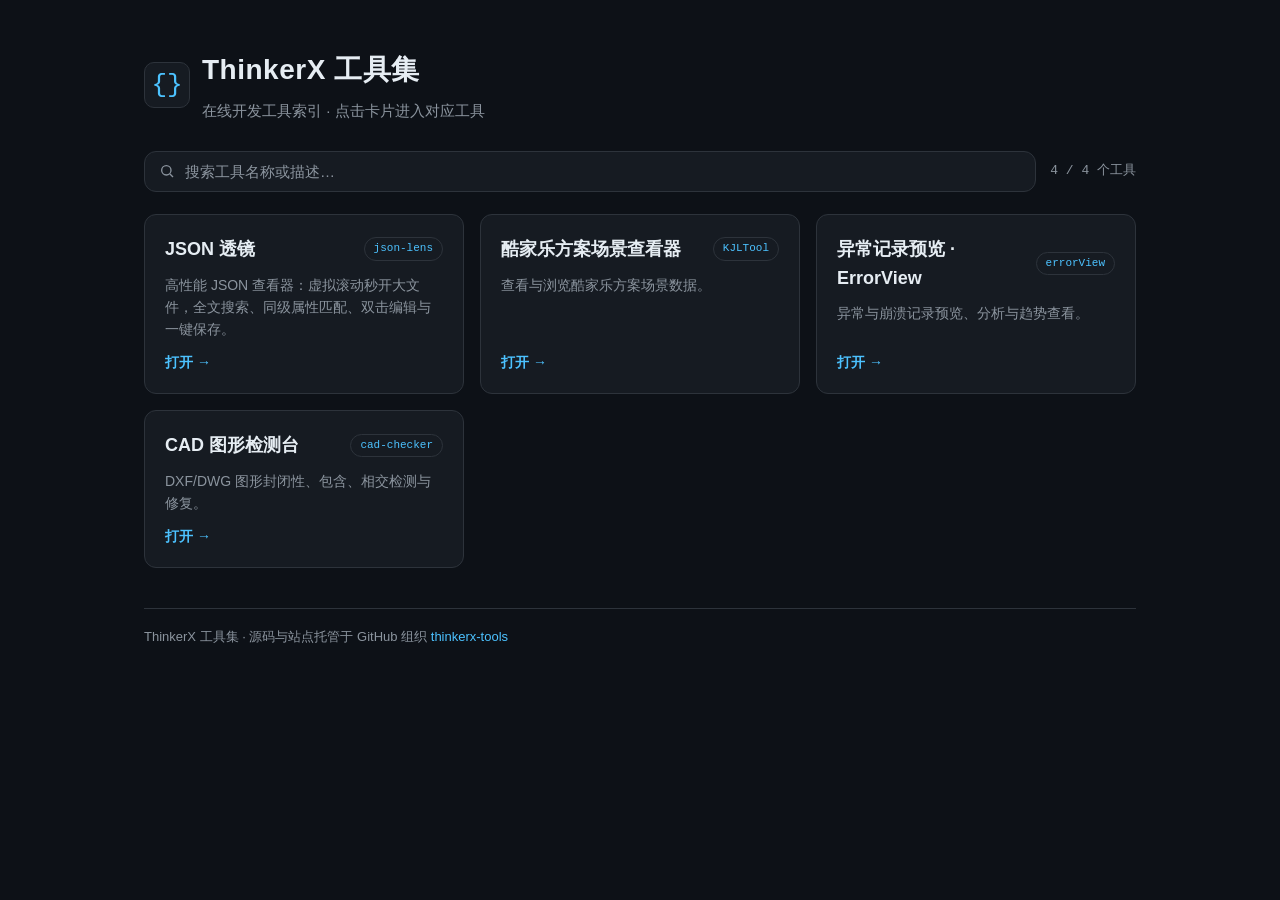
==== index.html @ 1249f466 "feat: 添加工具集索引页（卡片导航 + 快速过滤）" ====
<!DOCTYPE html>
<html lang="zh-CN">
<head>
<meta charset="UTF-8">
<meta name="viewport" content="width=device-width, initial-scale=1.0">
<title>ThinkerX 工具集</title>
<meta name="description" content="ThinkerX 在线工具索引：JSON 透镜、酷家乐方案场景查看器、异常记录预览 ErrorView、CAD 图形检测台。">
<link rel="icon" href="data:image/svg+xml,%3Csvg xmlns='http://www.w3.org/2000/svg' viewBox='0 0 32 32'%3E%3Ctext x='3' y='24' font-size='22' fill='%234cc2ff' font-family='monospace'%3E%7B%7D%3C/text%3E%3C/svg%3E">
<style>
  :root {
    --bg: #0d1117;
    --fg: #e6edf3;
    --muted: #8b949e;
    --accent: #4cc2ff;
    --surface: #161b22;
    --border: #2d333b;
    --radius: 12px;
    --font: -apple-system, BlinkMacSystemFont, "Segoe UI", "PingFang SC", "Microsoft YaHei", sans-serif;
    --mono: "SFMono-Regular", Consolas, "Liberation Mono", monospace;
  }
  * { box-sizing: border-box; }
  html, body { margin: 0; }
  body {
    background: var(--bg);
    color: var(--fg);
    font-family: var(--font);
    line-height: 1.6;
    min-height: 100vh;
    -webkit-font-smoothing: antialiased;
  }
  .wrap { max-width: 1040px; margin: 0 auto; padding: 48px 24px 64px; }
  header { margin-bottom: 28px; }
  .brand { display: flex; align-items: center; gap: 12px; }
  .logo {
    font-family: var(--mono);
    font-size: 26px;
    color: var(--accent);
    border: 1px solid var(--border);
    background: var(--surface);
    border-radius: 10px;
    width: 46px; height: 46px;
    display: grid; place-items: center;
    flex: none;
  }
  h1 { font-size: 28px; margin: 0; letter-spacing: .5px; }
  .tagline { color: var(--muted); margin: 6px 0 0; font-size: 15px; }
  .toolbar { margin: 26px 0 22px; display: flex; align-items: center; gap: 14px; flex-wrap: wrap; }
  .search {
    flex: 1 1 280px;
    display: flex; align-items: center; gap: 8px;
    background: var(--surface);
    border: 1px solid var(--border);
    border-radius: var(--radius);
    padding: 10px 14px;
  }
  .search:focus-within { border-color: var(--accent); }
  .search svg { flex: none; color: var(--muted); }
  .search input {
    flex: 1; border: 0; outline: 0; background: transparent;
    color: var(--fg); font-size: 15px; font-family: var(--font);
  }
  .search input::placeholder { color: var(--muted); }
  .count { color: var(--muted); font-size: 13px; font-family: var(--mono); white-space: nowrap; }
  .grid {
    display: grid;
    grid-template-columns: repeat(auto-fill, minmax(280px, 1fr));
    gap: 16px;
  }
  .card {
    display: flex; flex-direction: column; gap: 10px;
    background: var(--surface);
    border: 1px solid var(--border);
    border-radius: var(--radius);
    padding: 20px;
    text-decoration: none;
    color: inherit;
    transition: border-color .15s ease, transform .15s ease, background .15s ease;
  }
  .card:hover, .card:focus-visible {
    border-color: var(--accent);
    transform: translateY(-2px);
    background: #1a2129;
    outline: none;
  }
  .card-top { display: flex; align-items: center; justify-content: space-between; gap: 10px; }
  .card h2 { font-size: 18px; margin: 0; }
  .badge {
    font-family: var(--mono);
    font-size: 11px;
    color: var(--accent);
    border: 1px solid var(--border);
    border-radius: 999px;
    padding: 2px 9px;
    white-space: nowrap;
  }
  .card p { margin: 0; color: var(--muted); font-size: 14px; flex: 1; }
  .open { color: var(--accent); font-size: 14px; font-weight: 600; }
  .card:hover .open { text-decoration: underline; }
  .empty { color: var(--muted); padding: 40px 0; text-align: center; display: none; }
  footer { margin-top: 40px; color: var(--muted); font-size: 13px; border-top: 1px solid var(--border); padding-top: 18px; }
  footer a { color: var(--accent); text-decoration: none; }
  footer a:hover { text-decoration: underline; }
  @media (prefers-reduced-motion: reduce) {
    .card { transition: none; }
    .card:hover, .card:focus-visible { transform: none; }
  }
</style>
</head>
<body>
<div class="wrap">
  <header>
    <div class="brand">
      <div class="logo" aria-hidden="true">{}</div>
      <div>
        <h1>ThinkerX 工具集</h1>
        <p class="tagline">在线开发工具索引 · 点击卡片进入对应工具</p>
      </div>
    </div>
  </header>

  <div class="toolbar">
    <label class="search">
      <svg width="16" height="16" viewBox="0 0 24 24" fill="none" stroke="currentColor" stroke-width="2" aria-hidden="true"><circle cx="11" cy="11" r="7"/><line x1="21" y1="21" x2="16.5" y2="16.5"/></svg>
      <input id="filter" type="search" placeholder="搜索工具名称或描述…" aria-label="搜索工具">
    </label>
    <span class="count" id="count"></span>
  </div>

  <main class="grid" id="grid"></main>
  <p class="empty" id="empty">没有匹配的工具</p>

  <footer>
    ThinkerX 工具集 · 源码与站点托管于 GitHub 组织
    <a href="https://github.com/thinkerx-tools" target="_blank" rel="noopener">thinkerx-tools</a>
  </footer>
</div>

<script>
  const TOOLS = [
    { name: 'JSON 透镜', tag: 'json-lens', url: './json-lens/', desc: '高性能 JSON 查看器：虚拟滚动秒开大文件，全文搜索、同级属性匹配、双击编辑与一键保存。' },
    { name: '酷家乐方案场景查看器', tag: 'KJLTool', url: './KJLTool/', desc: '查看与浏览酷家乐方案场景数据。' },
    { name: '异常记录预览 · ErrorView', tag: 'errorView', url: './errorView/', desc: '异常与崩溃记录预览、分析与趋势查看。' },
    { name: 'CAD 图形检测台', tag: 'cad-checker', url: './cad-checker/', desc: 'DXF/DWG 图形封闭性、包含、相交检测与修复。' }
  ];

  const grid = document.getElementById('grid');
  const filter = document.getElementById('filter');
  const count = document.getElementById('count');
  const empty = document.getElementById('empty');

  function render(list) {
    grid.innerHTML = '';
    for (const t of list) {
      const a = document.createElement('a');
      a.className = 'card';
      a.href = t.url;
      a.innerHTML =
        '<div class="card-top"><h2></h2><span class="badge"></span></div>' +
        '<p></p><span class="open">打开 →</span>';
      a.querySelector('h2').textContent = t.name;
      a.querySelector('.badge').textContent = t.tag;
      a.querySelector('p').textContent = t.desc;
      grid.appendChild(a);
    }
    count.textContent = list.length + ' / ' + TOOLS.length + ' 个工具';
    empty.style.display = list.length ? 'none' : 'block';
  }

  function apply() {
    const q = filter.value.trim().toLowerCase();
    if (!q) { render(TOOLS); return; }
    render(TOOLS.filter(t =>
      (t.name + ' ' + t.tag + ' ' + t.desc).toLowerCase().includes(q)));
  }

  filter.addEventListener('input', apply);
  render(TOOLS);
</script>
</body>
</html>
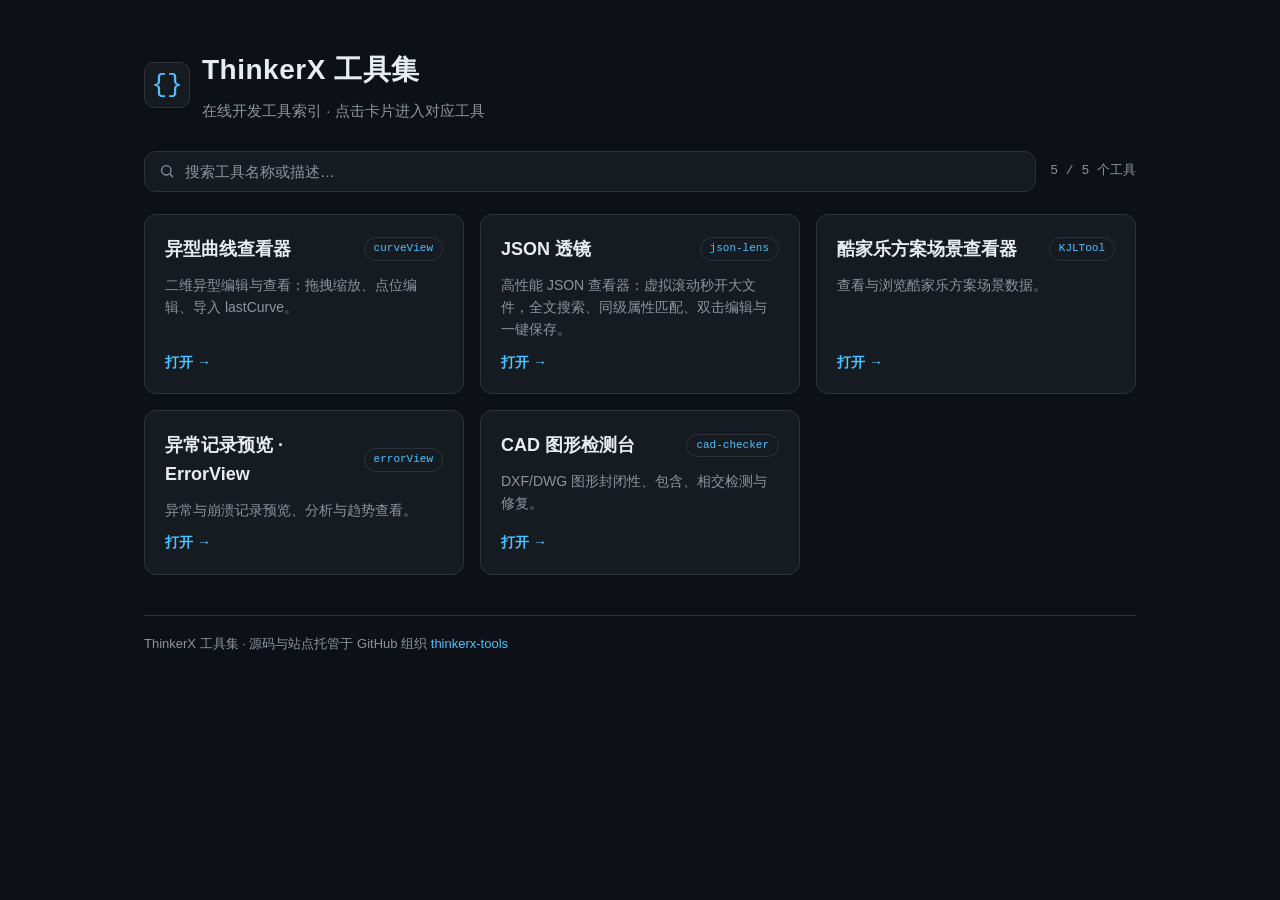
==== commit 2edb2df7: "feat: register curveView in tools index" ====
--- a/index.html
+++ b/index.html
@@ -137,6 +137,7 @@
 
 <script>
   const TOOLS = [
+  { name: '异型曲线查看器', tag: 'curveView', url: './curveView/', desc: '二维异型编辑与查看：拖拽缩放、点位编辑、导入 lastCurve。' },
     { name: 'JSON 透镜', tag: 'json-lens', url: './json-lens/', desc: '高性能 JSON 查看器：虚拟滚动秒开大文件，全文搜索、同级属性匹配、双击编辑与一键保存。' },
     { name: '酷家乐方案场景查看器', tag: 'KJLTool', url: './KJLTool/', desc: '查看与浏览酷家乐方案场景数据。' },
     { name: '异常记录预览 · ErrorView', tag: 'errorView', url: './errorView/', desc: '异常与崩溃记录预览、分析与趋势查看。' },
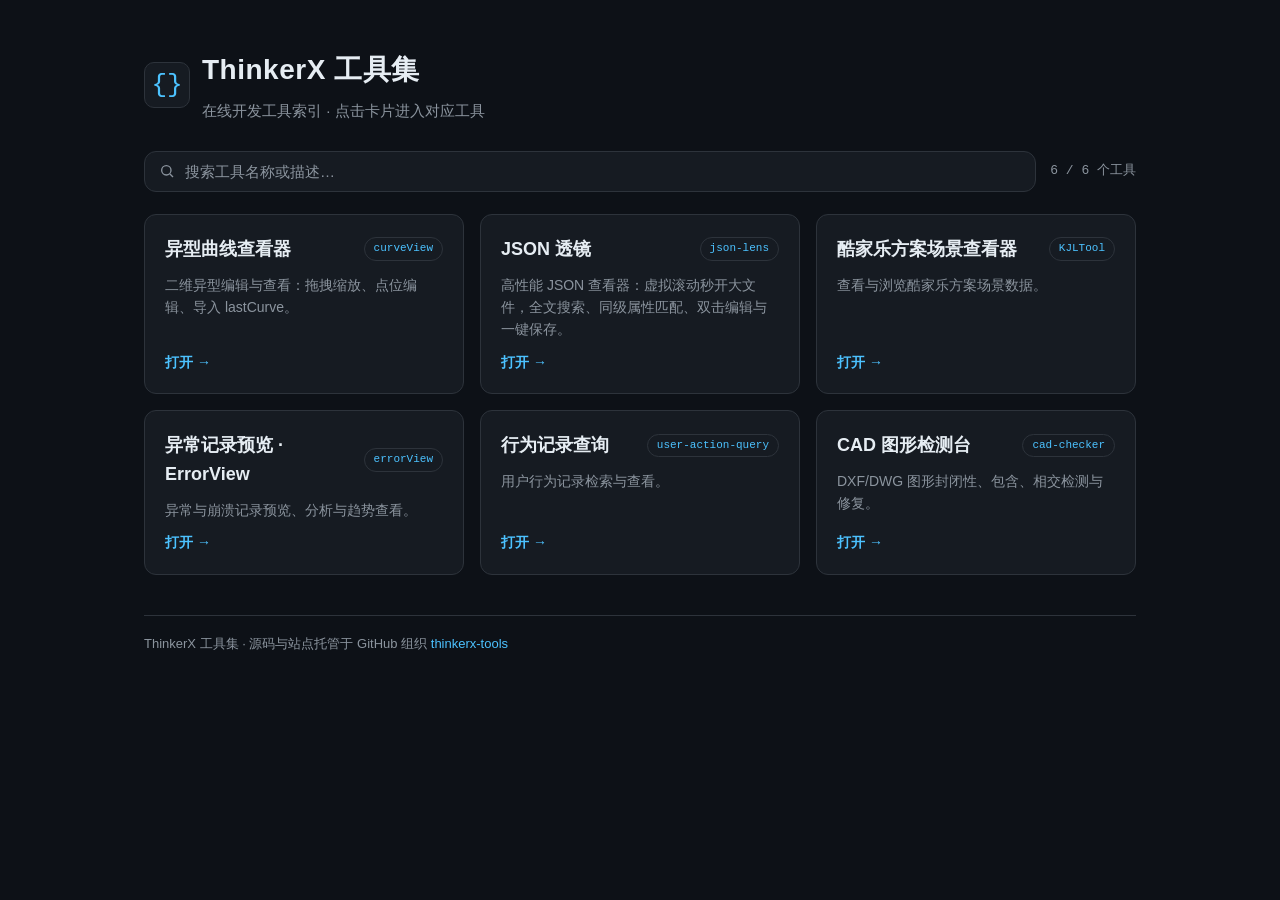
==== commit b9b027ad: "Add user-action-query entry to tools index. Co-authored-by: Cursor <cursoragent@cursor.com>" ====
--- a/index.html
+++ b/index.html
@@ -4,7 +4,7 @@
 <meta charset="UTF-8">
 <meta name="viewport" content="width=device-width, initial-scale=1.0">
 <title>ThinkerX 工具集</title>
-<meta name="description" content="ThinkerX 在线工具索引：JSON 透镜、酷家乐方案场景查看器、异常记录预览 ErrorView、CAD 图形检测台。">
+<meta name="description" content="ThinkerX 在线工具索引：JSON 透镜、酷家乐方案场景查看器、异常记录预览 ErrorView、行为记录查询、CAD 图形检测台。">
 <link rel="icon" href="data:image/svg+xml,%3Csvg xmlns='http://www.w3.org/2000/svg' viewBox='0 0 32 32'%3E%3Ctext x='3' y='24' font-size='22' fill='%234cc2ff' font-family='monospace'%3E%7B%7D%3C/text%3E%3C/svg%3E">
 <style>
   :root {
@@ -140,7 +140,8 @@
   { name: '异型曲线查看器', tag: 'curveView', url: './curveView/', desc: '二维异型编辑与查看：拖拽缩放、点位编辑、导入 lastCurve。' },
     { name: 'JSON 透镜', tag: 'json-lens', url: './json-lens/', desc: '高性能 JSON 查看器：虚拟滚动秒开大文件，全文搜索、同级属性匹配、双击编辑与一键保存。' },
     { name: '酷家乐方案场景查看器', tag: 'KJLTool', url: './KJLTool/', desc: '查看与浏览酷家乐方案场景数据。' },
-    { name: '异常记录预览 · ErrorView', tag: 'errorView', url: './errorView/', desc: '异常与崩溃记录预览、分析与趋势查看。' },
+    { name: '异常记录预览 · ErrorView', tag: 'errorView', url: 'https://errorview.pages.dev/', desc: '异常与崩溃记录预览、分析与趋势查看。' },
+    { name: '行为记录查询', tag: 'user-action-query', url: 'https://user-action-query.pages.dev/', desc: '用户行为记录检索与查看。' },
     { name: 'CAD 图形检测台', tag: 'cad-checker', url: './cad-checker/', desc: 'DXF/DWG 图形封闭性、包含、相交检测与修复。' }
   ];
 
